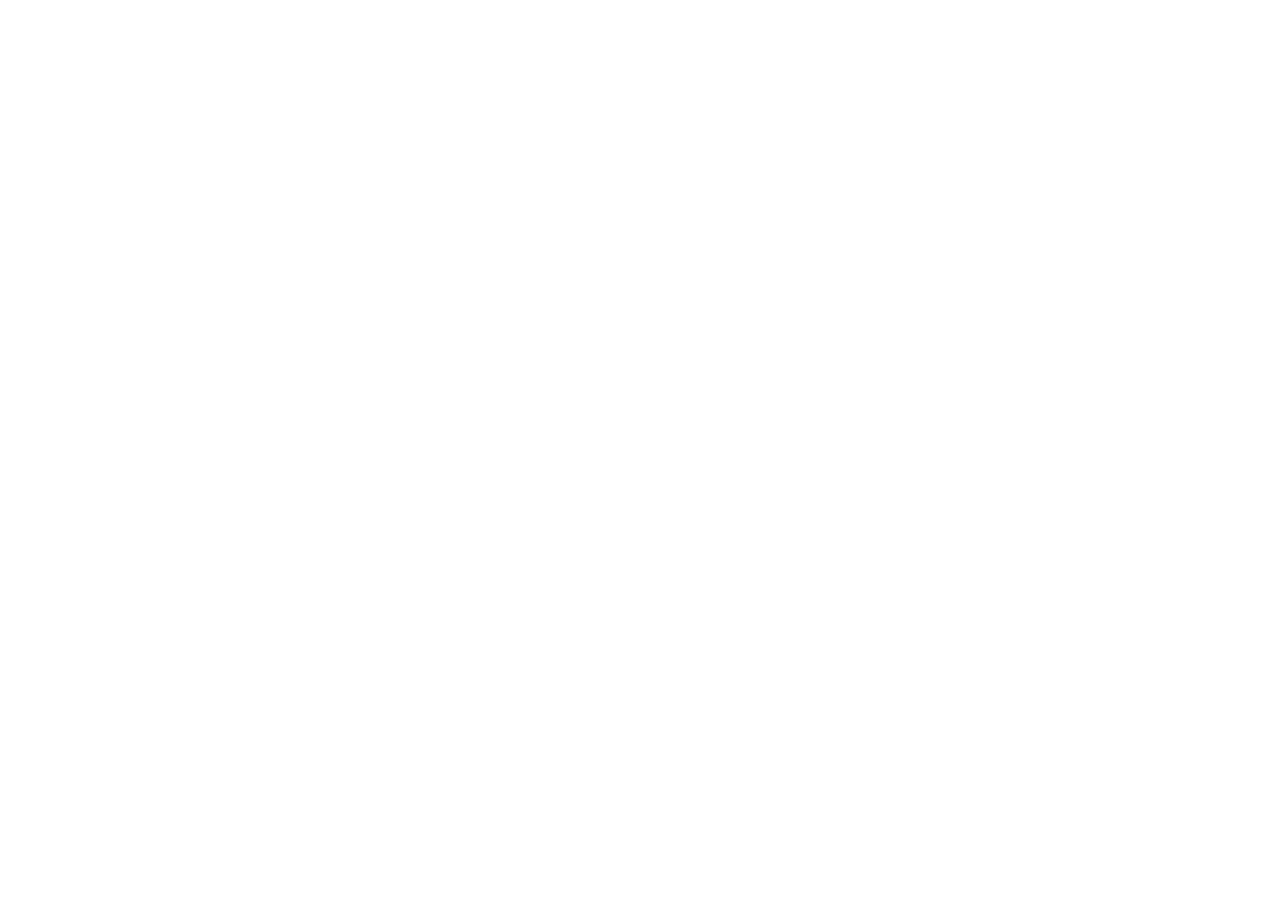
==== index.html @ 29de946c "estrutura inicial da page" ====
<!DOCTYPE html>
<html lang="en">
<head>
  <meta charset="UTF-8">
  <meta http-equiv="X-UA-Compatible" content="IE=edge">
  <meta name="viewport" content="width=device-width, initial-scale=1.0">
  <link rel="stylesheet" href="style.css">
  <title>Starbucks</title>
</head>
<body>
  <header>
    
  </header>
  <main>

  </main>
  <footer>

  </footer>
</body>
</html>
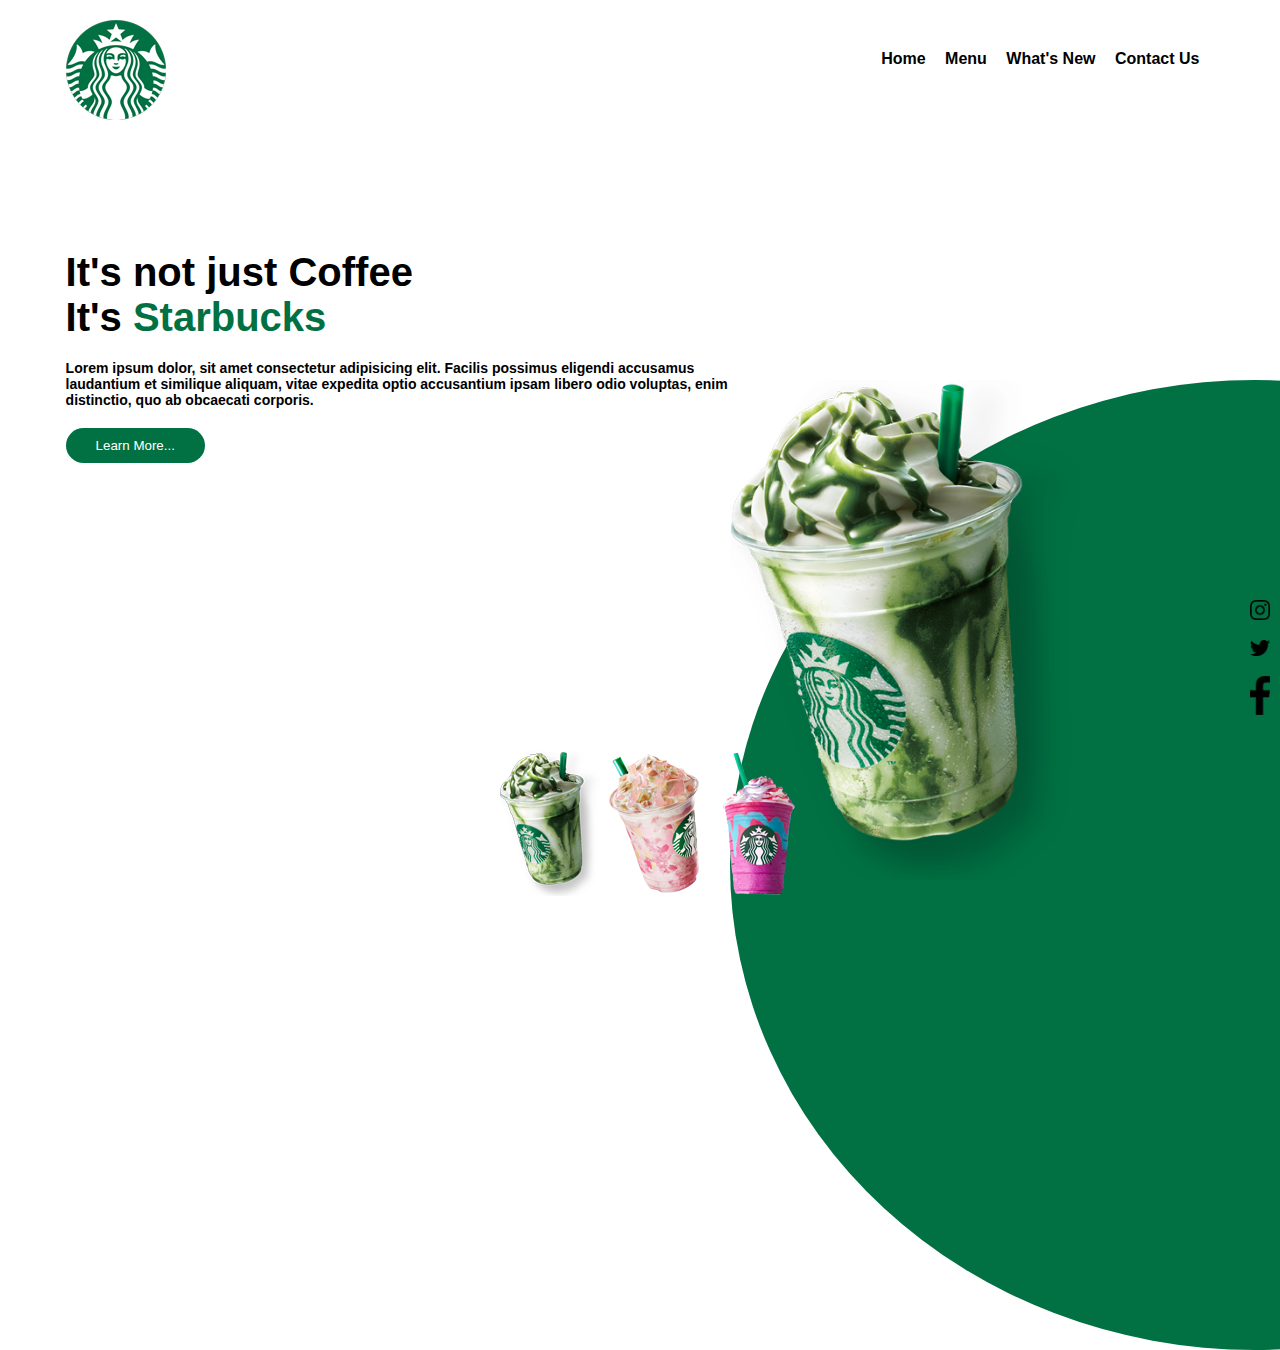
==== commit 95f4fd4b: "projeto completo" ====
--- a/index.html
+++ b/index.html
@@ -1,21 +1,58 @@
 <!DOCTYPE html>
 <html lang="en">
-<head>
-  <meta charset="UTF-8">
-  <meta http-equiv="X-UA-Compatible" content="IE=edge">
-  <meta name="viewport" content="width=device-width, initial-scale=1.0">
-  <link rel="stylesheet" href="style.css">
-  <title>Starbucks</title>
-</head>
-<body>
-  <header>
+  <head>
+    <meta charset="UTF-8" />
+    <meta http-equiv="X-UA-Compatible" content="IE=edge" />
+    <meta name="viewport" content="width=device-width, initial-scale=1.0" />
+    <link rel="stylesheet" href="style.css" />
+    <title>Starbucks</title>
+  </head>
+  <body>
+    <header>
+      <div class="center">
+        <div class="logo">
+          <img src="assets/logo.png" alt="Starbucks Logo" />
+        </div>
+        <nav class="nav">
+          <a href="#">Home</a>
+          <a href="#">Menu</a>
+          <a href="#">What's New</a>
+          <a href="#">Contact Us</a>
+        </nav>
+      </div>
+    </header>
     
-  </header>
-  <main>
+      <section class="about">
+        <div class="extras">
+          <img id="copo-grande" src="assets/img1.png" alt="">
+          <div class="social-media">
+            <img src="assets/instagram.png" alt="">
+            <img src="assets/twitter.png" alt="">
+            <img src="assets/facebook.png" alt="">
+          </div>
+        </div>
 
-  </main>
-  <footer>
-
-  </footer>
-</body>
-</html>+        <div class="center">
+          <div class="txt">
+            <h1>
+              It's not just Coffee
+              <br />
+              It's <span style="color: #017143">Starbucks</span>
+            </h1>
+            <p>
+              Lorem ipsum dolor, sit amet consectetur adipisicing elit. Facilis
+              possimus eligendi accusamus laudantium et similique aliquam, vitae
+              expedita optio accusantium ipsam libero odio voluptas, enim
+              distinctio, quo ab obcaecati corporis.
+            </p>
+            <input type="button" value="Learn More..." />
+          </div>
+        </div>
+        <div class="rodape">
+          <img src="assets/thumb1.png" alt="">
+          <img src="assets/thumb2.png" alt="">
+          <img src="assets/thumb3.png" alt="">
+        </div>
+      </section>
+  </body>
+</html>
--- a/style.css
+++ b/style.css
@@ -0,0 +1,110 @@
+/*RESET CSS */
+*{
+  padding: 0px;
+  margin: 0px;
+  box-sizing: border-box;
+  font-family: Verdana, Geneva, Tahoma, sans-serif;
+}
+
+:root{
+  --cor1: #017143;
+}
+
+html, body{
+  height: 100%;
+  overflow-y: hidden;
+  overflow-x: hidden;
+}
+
+header{
+  height: 150px;
+  padding: 20px 0;
+}
+
+.center{
+  display: flex;
+  flex-wrap: wrap;
+  max-width: 1200px;
+  margin: 0 auto;
+  padding: 0 2%;
+}
+
+.logo{
+  width: 50%;
+}
+
+.nav{
+  padding-top: 30px;
+  width: 50%;
+  text-align: right;
+}
+
+.nav a{
+  color: black;
+  text-decoration: none;
+  margin-right: 15px;
+  font-weight: bold;
+}
+
+section .about{
+  height: calc(100%-200px);
+  position: relative;
+}
+
+.extras{
+  position: absolute;
+  bottom: -450px;
+  right: -500px;
+  width: 1050px;
+  height: 970px;
+  border-radius: 50%;
+  background-color: var(--cor1);
+}
+
+#copo-grande{
+  height: 500px;
+  width: 350px;
+}
+
+.social-media{
+  position: absolute;
+  right: 510px;
+  top: 200px;
+  cursor: pointer;
+}
+
+.social-media img{
+  display: block;
+  margin: 20px 0;
+  width: 20px;
+}
+
+.txt{
+  margin-top: 100px;
+}
+
+.txt h1{
+  font-size: 40px;
+}
+
+.txt p{
+  margin: 20px 0;
+  max-width: 700px;
+  font-size: 14px;
+  font-weight: bold;
+}
+
+.txt input{
+  background-color: var(--cor1);
+  border-radius: 20px;
+  padding: 10px 30px;
+  border: none;
+  color: white;
+  cursor: pointer;
+}
+
+.rodape{
+  position: fixed;
+  bottom: 0;
+  padding-left: 500px;
+}